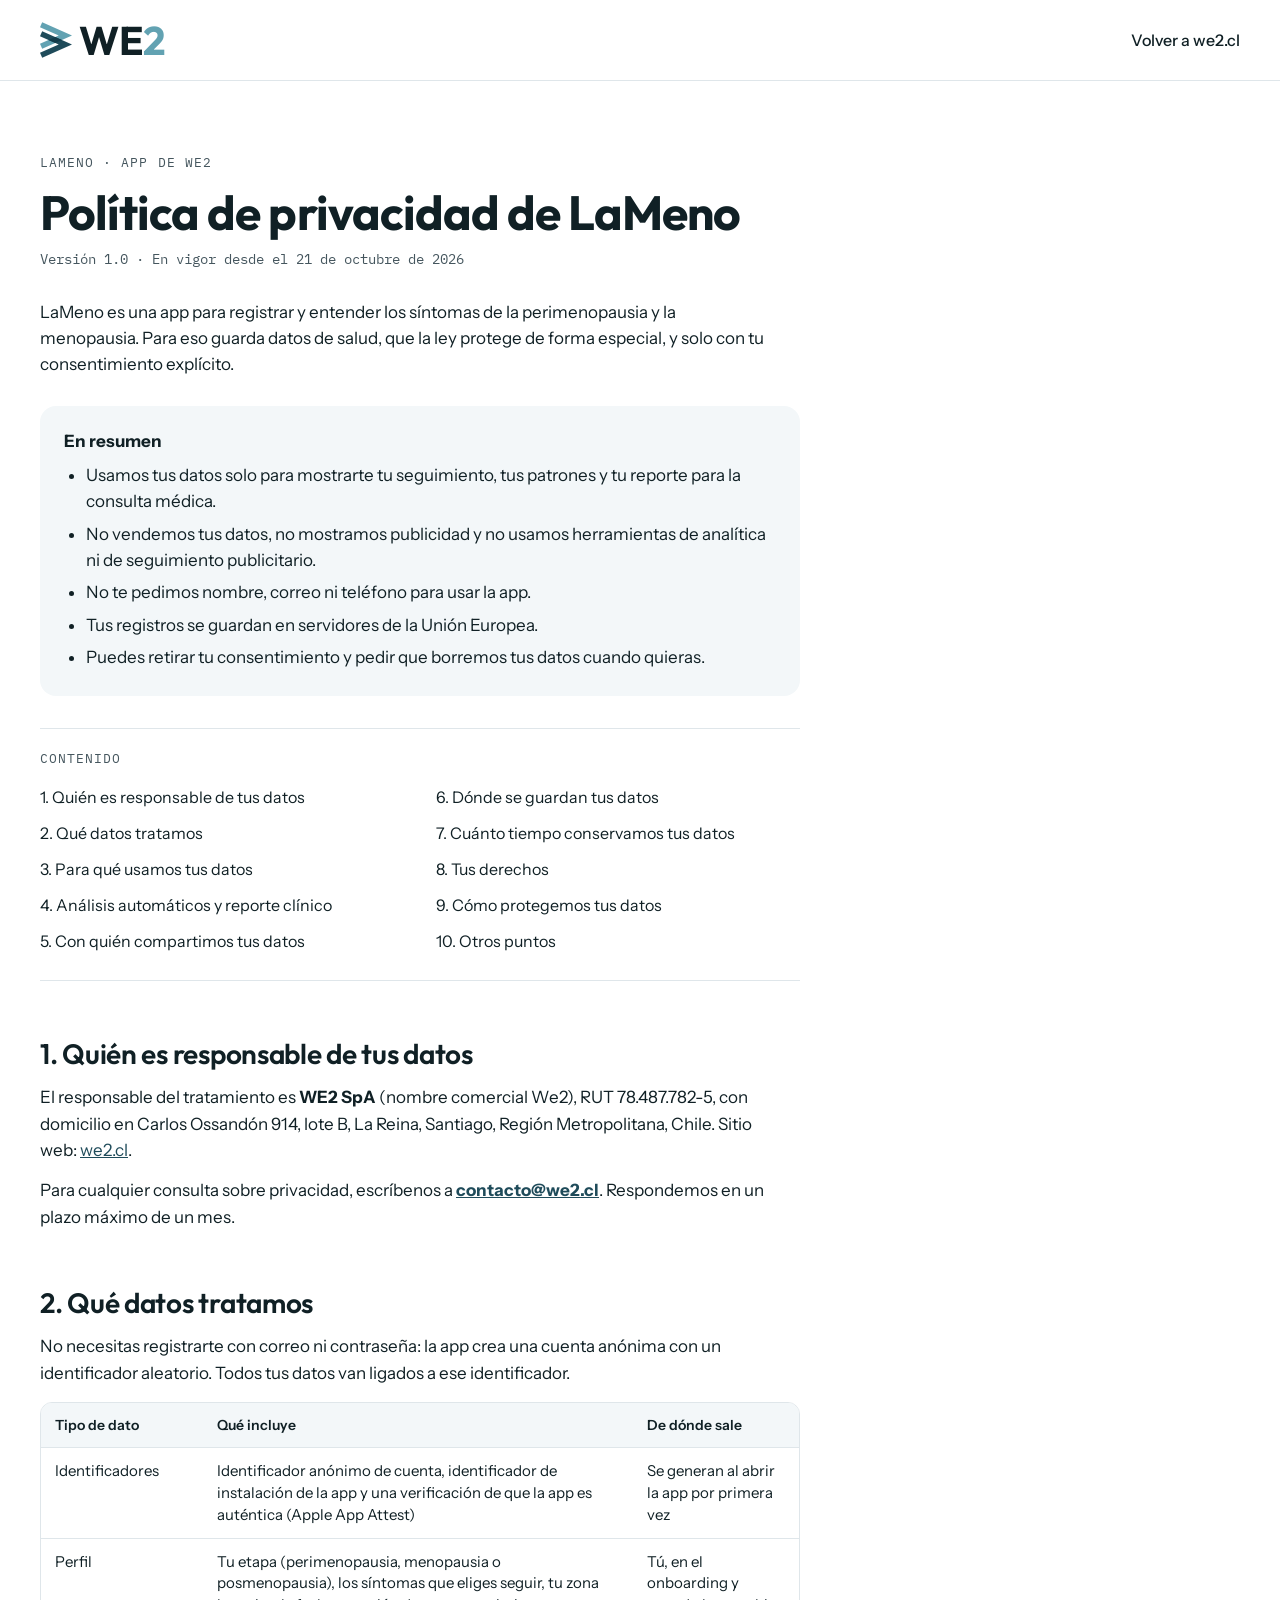
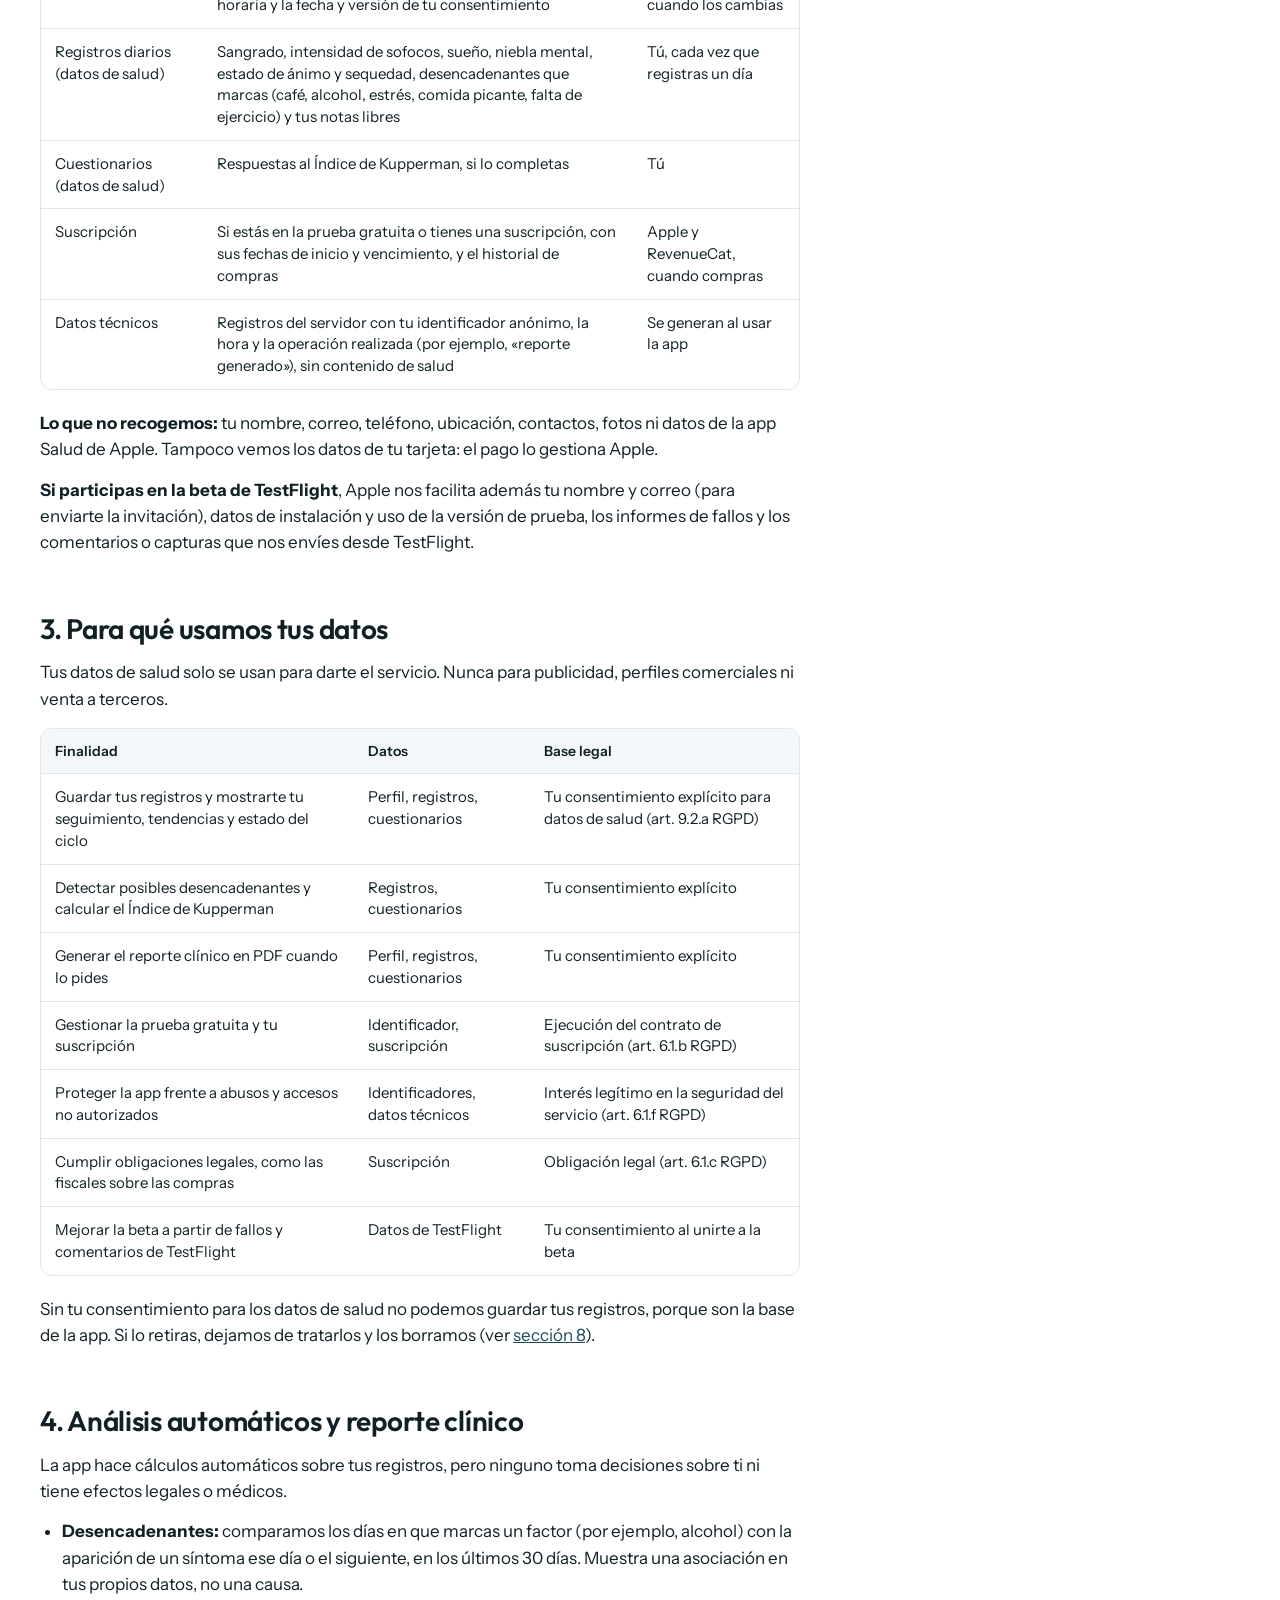
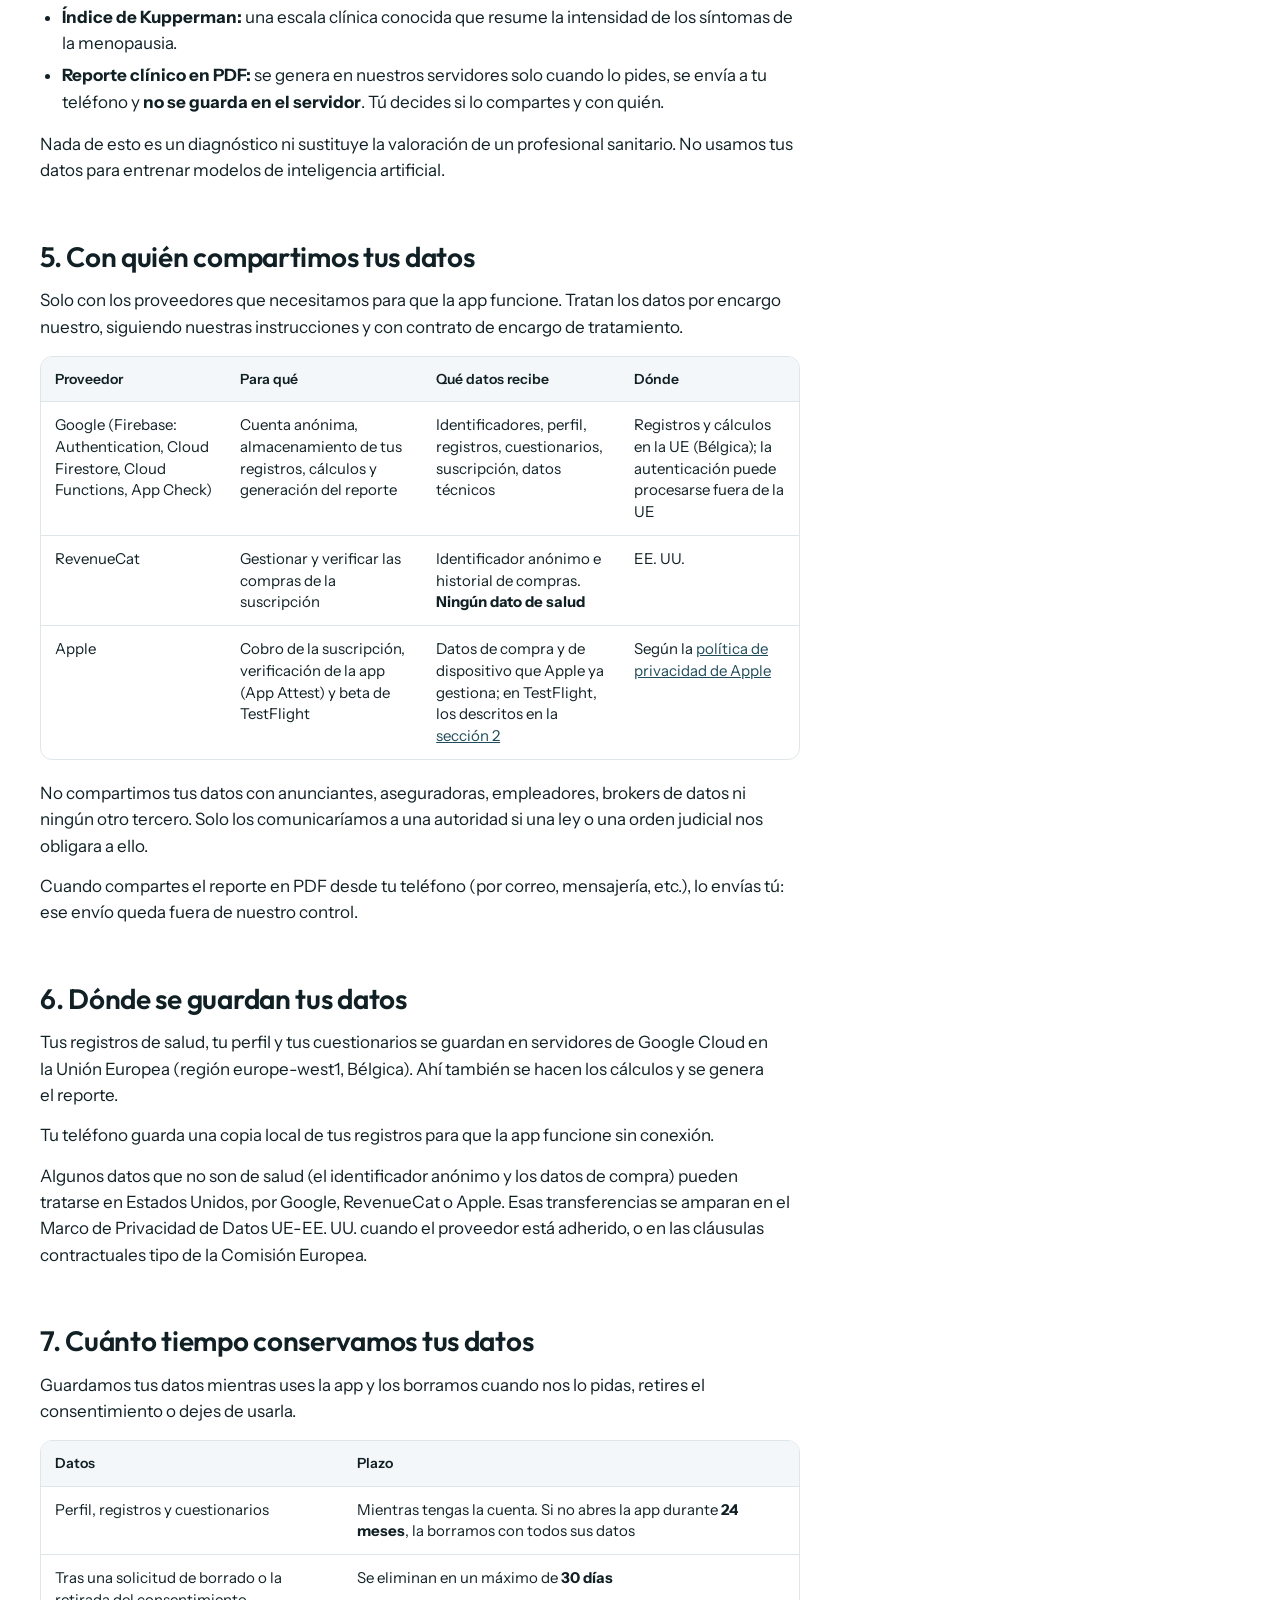
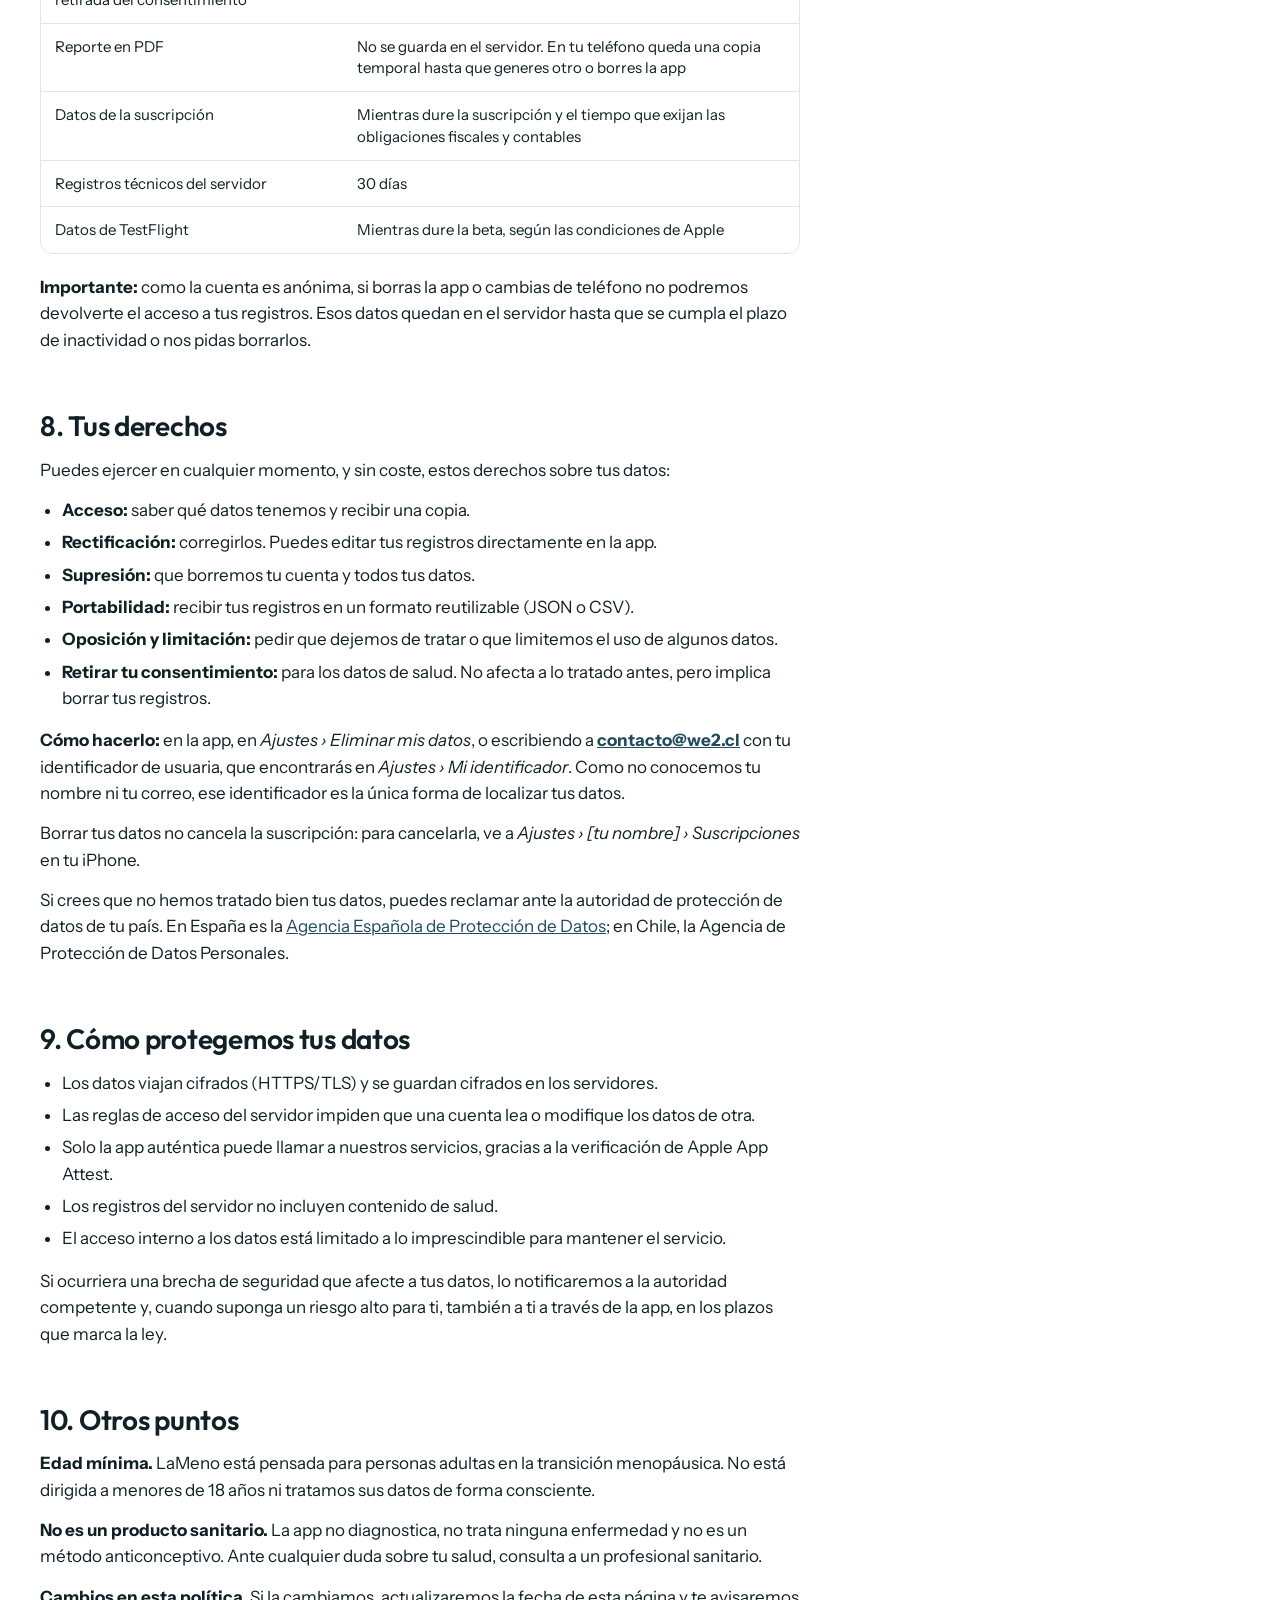
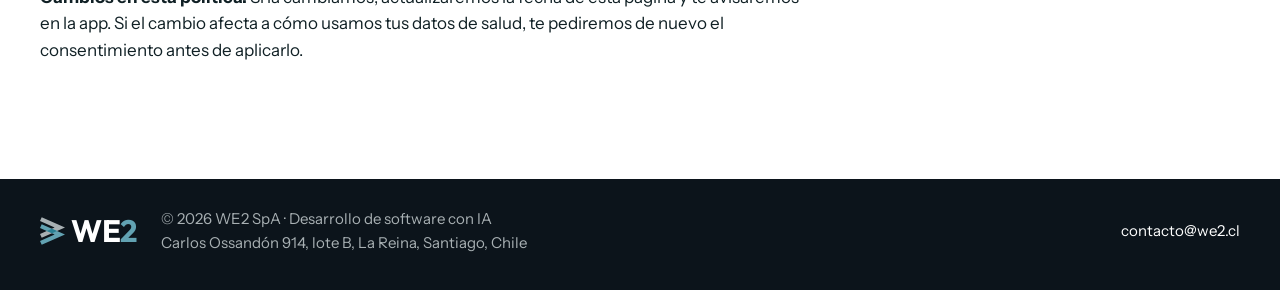
==== lameno/privacidad/index.html @ 206237be "Agrega la política de privacidad de LaMeno Nueva página /lameno/privacidad/ con la política de priva" ====
<!doctype html>
<html lang="es">
<head>
  <meta charset="utf-8">
  <meta name="viewport" content="width=device-width, initial-scale=1">
  <title>Política de privacidad de LaMeno — WE2</title>
  <meta name="description" content="Cómo trata LaMeno, la app de WE2 para la perimenopausia y la menopausia, tus datos de salud: qué recoge, para qué, dónde se guardan y cómo ejercer tus derechos.">
  <meta name="theme-color" content="#0C141B">
  <link rel="canonical" href="https://we2.cl/lameno/privacidad/">
  <link rel="icon" href="/assets/favicon.svg" type="image/svg+xml">
  <link rel="preconnect" href="https://fonts.googleapis.com">
  <link rel="preconnect" href="https://fonts.gstatic.com" crossorigin>
  <link href="https://fonts.googleapis.com/css2?family=IBM+Plex+Mono:wght@400;500&amp;family=Instrument+Sans:wght@400..700&amp;family=Outfit:wght@400..800&amp;display=swap" rel="stylesheet">
  <link rel="stylesheet" href="/css/styles.css">
</head>
<body>

<!-- Isotipo "Cruce": mismos símbolos que index.html. -->
<svg class="sprite" aria-hidden="true" focusable="false" width="0" height="0">
  <symbol id="iso-color" viewBox="18.563 10.517 71.21 78.966">
    <polygon points="23.437,10.517 89.773,40 23.437,69.483 18.563,58.517 60.227,40 18.563,21.483" fill="#62A2B2"/>
    <polygon points="23.437,30.517 89.773,60 23.437,89.483 18.563,78.517 60.227,60 18.563,41.483" fill="#1F4B5A"/>
    <polygon points="37.727,50 52.5,43.434 67.273,50 52.5,56.566" fill="#133C4A"/>
  </symbol>
  <symbol id="iso-blanco" viewBox="18.563 10.517 71.21 78.966">
    <polygon points="23.437,10.517 89.773,40 23.437,69.483 18.563,58.517 60.227,40 18.563,21.483" fill="#A8B0B3"/>
    <polygon points="23.437,30.517 89.773,60 23.437,89.483 18.563,78.517 60.227,60 18.563,41.483" fill="#62A2B2"/>
    <polygon points="37.727,50 52.5,43.434 67.273,50 52.5,56.566" fill="#2A8094"/>
  </symbol>
</svg>

<a class="skip-link" href="#contenido">Saltar al contenido</a>

<header class="site-header">
  <div class="container site-header__inner">
    <a class="logo" href="/" aria-label="WE2, inicio">
      <svg class="logo__iso" aria-hidden="true"><use href="#iso-color"/></svg>
      <span class="logo__word">WE<span class="logo__two">2</span></span>
    </a>
    <nav class="site-nav" aria-label="Principal">
      <a class="site-nav__link" href="/">Volver a we2.cl</a>
    </nav>
  </div>
</header>

<main id="contenido" class="legal">
  <div class="container">
    <article class="legal__inner">
      <p class="eyebrow">LaMeno · App de WE2</p>
      <h1>Política de privacidad de LaMeno</h1>
      <p class="legal__meta">Versión 1.0 · En vigor desde el 21 de octubre de 2026</p>

      <p>LaMeno es una app para registrar y entender los síntomas de la perimenopausia y la menopausia. Para eso guarda datos de salud, que la ley protege de forma especial, y solo con tu consentimiento explícito.</p>

      <div class="legal__summary">
        <p><strong>En resumen</strong></p>
        <ul>
          <li>Usamos tus datos solo para mostrarte tu seguimiento, tus patrones y tu reporte para la consulta médica.</li>
          <li>No vendemos tus datos, no mostramos publicidad y no usamos herramientas de analítica ni de seguimiento publicitario.</li>
          <li>No te pedimos nombre, correo ni teléfono para usar la app.</li>
          <li>Tus registros se guardan en servidores de la Unión Europea.</li>
          <li>Puedes retirar tu consentimiento y pedir que borremos tus datos cuando quieras.</li>
        </ul>
      </div>

      <nav class="legal__toc" aria-label="Contenido">
        <p class="eyebrow">Contenido</p>
        <ol>
          <li><a href="#responsable">1. Quién es responsable de tus datos</a></li>
          <li><a href="#datos">2. Qué datos tratamos</a></li>
          <li><a href="#finalidades">3. Para qué usamos tus datos</a></li>
          <li><a href="#analisis">4. Análisis automáticos y reporte clínico</a></li>
          <li><a href="#proveedores">5. Con quién compartimos tus datos</a></li>
          <li><a href="#ubicacion">6. Dónde se guardan tus datos</a></li>
          <li><a href="#conservacion">7. Cuánto tiempo conservamos tus datos</a></li>
          <li><a href="#derechos">8. Tus derechos</a></li>
          <li><a href="#seguridad">9. Cómo protegemos tus datos</a></li>
          <li><a href="#otros">10. Otros puntos</a></li>
        </ol>
      </nav>

      <h2 id="responsable">1. Quién es responsable de tus datos</h2>
      <p>El responsable del tratamiento es <strong>WE2 SpA</strong> (nombre comercial We2), RUT 78.487.782-5, con domicilio en Carlos Ossandón 914, lote B, La Reina, Santiago, Región Metropolitana, Chile. Sitio web: <a href="https://we2.cl">we2.cl</a>.</p>
      <p>Para cualquier consulta sobre privacidad, escríbenos a <a href="mailto:contacto@we2.cl"><strong>contacto@we2.cl</strong></a>. Respondemos en un plazo máximo de un mes.</p>

      <h2 id="datos">2. Qué datos tratamos</h2>
      <p>No necesitas registrarte con correo ni contraseña: la app crea una cuenta anónima con un identificador aleatorio. Todos tus datos van ligados a ese identificador.</p>
      <div class="legal__table">
        <table>
          <thead>
            <tr><th scope="col">Tipo de dato</th><th scope="col">Qué incluye</th><th scope="col">De dónde sale</th></tr>
          </thead>
          <tbody>
            <tr><td>Identificadores</td><td>Identificador anónimo de cuenta, identificador de instalación de la app y una verificación de que la app es auténtica (Apple App Attest)</td><td>Se generan al abrir la app por primera vez</td></tr>
            <tr><td>Perfil</td><td>Tu etapa (perimenopausia, menopausia o posmenopausia), los síntomas que eliges seguir, tu zona horaria y la fecha y versión de tu consentimiento</td><td>Tú, en el onboarding y cuando los cambias</td></tr>
            <tr><td>Registros diarios (datos de salud)</td><td>Sangrado, intensidad de sofocos, sueño, niebla mental, estado de ánimo y sequedad, desencadenantes que marcas (café, alcohol, estrés, comida picante, falta de ejercicio) y tus notas libres</td><td>Tú, cada vez que registras un día</td></tr>
            <tr><td>Cuestionarios (datos de salud)</td><td>Respuestas al Índice de Kupperman, si lo completas</td><td>Tú</td></tr>
            <tr><td>Suscripción</td><td>Si estás en la prueba gratuita o tienes una suscripción, con sus fechas de inicio y vencimiento, y el historial de compras</td><td>Apple y RevenueCat, cuando compras</td></tr>
            <tr><td>Datos técnicos</td><td>Registros del servidor con tu identificador anónimo, la hora y la operación realizada (por ejemplo, «reporte generado»), sin contenido de salud</td><td>Se generan al usar la app</td></tr>
          </tbody>
        </table>
      </div>
      <p><strong>Lo que no recogemos:</strong> tu nombre, correo, teléfono, ubicación, contactos, fotos ni datos de la app Salud de Apple. Tampoco vemos los datos de tu tarjeta: el pago lo gestiona Apple.</p>
      <p><strong>Si participas en la beta de TestFlight</strong>, Apple nos facilita además tu nombre y correo (para enviarte la invitación), datos de instalación y uso de la versión de prueba, los informes de fallos y los comentarios o capturas que nos envíes desde TestFlight.</p>

      <h2 id="finalidades">3. Para qué usamos tus datos</h2>
      <p>Tus datos de salud solo se usan para darte el servicio. Nunca para publicidad, perfiles comerciales ni venta a terceros.</p>
      <div class="legal__table">
        <table>
          <thead>
            <tr><th scope="col">Finalidad</th><th scope="col">Datos</th><th scope="col">Base legal</th></tr>
          </thead>
          <tbody>
            <tr><td>Guardar tus registros y mostrarte tu seguimiento, tendencias y estado del ciclo</td><td>Perfil, registros, cuestionarios</td><td>Tu consentimiento explícito para datos de salud (art. 9.2.a RGPD)</td></tr>
            <tr><td>Detectar posibles desencadenantes y calcular el Índice de Kupperman</td><td>Registros, cuestionarios</td><td>Tu consentimiento explícito</td></tr>
            <tr><td>Generar el reporte clínico en PDF cuando lo pides</td><td>Perfil, registros, cuestionarios</td><td>Tu consentimiento explícito</td></tr>
            <tr><td>Gestionar la prueba gratuita y tu suscripción</td><td>Identificador, suscripción</td><td>Ejecución del contrato de suscripción (art. 6.1.b RGPD)</td></tr>
            <tr><td>Proteger la app frente a abusos y accesos no autorizados</td><td>Identificadores, datos técnicos</td><td>Interés legítimo en la seguridad del servicio (art. 6.1.f RGPD)</td></tr>
            <tr><td>Cumplir obligaciones legales, como las fiscales sobre las compras</td><td>Suscripción</td><td>Obligación legal (art. 6.1.c RGPD)</td></tr>
            <tr><td>Mejorar la beta a partir de fallos y comentarios de TestFlight</td><td>Datos de TestFlight</td><td>Tu consentimiento al unirte a la beta</td></tr>
          </tbody>
        </table>
      </div>
      <p>Sin tu consentimiento para los datos de salud no podemos guardar tus registros, porque son la base de la app. Si lo retiras, dejamos de tratarlos y los borramos (ver <a href="#derechos">sección 8</a>).</p>

      <h2 id="analisis">4. Análisis automáticos y reporte clínico</h2>
      <p>La app hace cálculos automáticos sobre tus registros, pero ninguno toma decisiones sobre ti ni tiene efectos legales o médicos.</p>
      <ul>
        <li><strong>Desencadenantes:</strong> comparamos los días en que marcas un factor (por ejemplo, alcohol) con la aparición de un síntoma ese día o el siguiente, en los últimos 30 días. Muestra una asociación en tus propios datos, no una causa.</li>
        <li><strong>Índice de Kupperman:</strong> una escala clínica conocida que resume la intensidad de los síntomas de la menopausia.</li>
        <li><strong>Reporte clínico en PDF:</strong> se genera en nuestros servidores solo cuando lo pides, se envía a tu teléfono y <strong>no se guarda en el servidor</strong>. Tú decides si lo compartes y con quién.</li>
      </ul>
      <p>Nada de esto es un diagnóstico ni sustituye la valoración de un profesional sanitario. No usamos tus datos para entrenar modelos de inteligencia artificial.</p>

      <h2 id="proveedores">5. Con quién compartimos tus datos</h2>
      <p>Solo con los proveedores que necesitamos para que la app funcione. Tratan los datos por encargo nuestro, siguiendo nuestras instrucciones y con contrato de encargo de tratamiento.</p>
      <div class="legal__table">
        <table>
          <thead>
            <tr><th scope="col">Proveedor</th><th scope="col">Para qué</th><th scope="col">Qué datos recibe</th><th scope="col">Dónde</th></tr>
          </thead>
          <tbody>
            <tr><td>Google (Firebase: Authentication, Cloud Firestore, Cloud Functions, App Check)</td><td>Cuenta anónima, almacenamiento de tus registros, cálculos y generación del reporte</td><td>Identificadores, perfil, registros, cuestionarios, suscripción, datos técnicos</td><td>Registros y cálculos en la UE (Bélgica); la autenticación puede procesarse fuera de la UE</td></tr>
            <tr><td>RevenueCat</td><td>Gestionar y verificar las compras de la suscripción</td><td>Identificador anónimo e historial de compras. <strong>Ningún dato de salud</strong></td><td>EE. UU.</td></tr>
            <tr><td>Apple</td><td>Cobro de la suscripción, verificación de la app (App Attest) y beta de TestFlight</td><td>Datos de compra y de dispositivo que Apple ya gestiona; en TestFlight, los descritos en la <a href="#datos">sección 2</a></td><td>Según la <a href="https://www.apple.com/legal/privacy/">política de privacidad de Apple</a></td></tr>
          </tbody>
        </table>
      </div>
      <p>No compartimos tus datos con anunciantes, aseguradoras, empleadores, brokers de datos ni ningún otro tercero. Solo los comunicaríamos a una autoridad si una ley o una orden judicial nos obligara a ello.</p>
      <p>Cuando compartes el reporte en PDF desde tu teléfono (por correo, mensajería, etc.), lo envías tú: ese envío queda fuera de nuestro control.</p>

      <h2 id="ubicacion">6. Dónde se guardan tus datos</h2>
      <p>Tus registros de salud, tu perfil y tus cuestionarios se guardan en servidores de Google Cloud en la Unión Europea (región europe-west1, Bélgica). Ahí también se hacen los cálculos y se genera el reporte.</p>
      <p>Tu teléfono guarda una copia local de tus registros para que la app funcione sin conexión.</p>
      <p>Algunos datos que no son de salud (el identificador anónimo y los datos de compra) pueden tratarse en Estados Unidos, por Google, RevenueCat o Apple. Esas transferencias se amparan en el Marco de Privacidad de Datos UE-EE. UU. cuando el proveedor está adherido, o en las cláusulas contractuales tipo de la Comisión Europea.</p>

      <h2 id="conservacion">7. Cuánto tiempo conservamos tus datos</h2>
      <p>Guardamos tus datos mientras uses la app y los borramos cuando nos lo pidas, retires el consentimiento o dejes de usarla.</p>
      <div class="legal__table">
        <table>
          <thead>
            <tr><th scope="col">Datos</th><th scope="col">Plazo</th></tr>
          </thead>
          <tbody>
            <tr><td>Perfil, registros y cuestionarios</td><td>Mientras tengas la cuenta. Si no abres la app durante <strong>24 meses</strong>, la borramos con todos sus datos</td></tr>
            <tr><td>Tras una solicitud de borrado o la retirada del consentimiento</td><td>Se eliminan en un máximo de <strong>30 días</strong></td></tr>
            <tr><td>Reporte en PDF</td><td>No se guarda en el servidor. En tu teléfono queda una copia temporal hasta que generes otro o borres la app</td></tr>
            <tr><td>Datos de la suscripción</td><td>Mientras dure la suscripción y el tiempo que exijan las obligaciones fiscales y contables</td></tr>
            <tr><td>Registros técnicos del servidor</td><td>30 días</td></tr>
            <tr><td>Datos de TestFlight</td><td>Mientras dure la beta, según las condiciones de Apple</td></tr>
          </tbody>
        </table>
      </div>
      <p><strong>Importante:</strong> como la cuenta es anónima, si borras la app o cambias de teléfono no podremos devolverte el acceso a tus registros. Esos datos quedan en el servidor hasta que se cumpla el plazo de inactividad o nos pidas borrarlos.</p>

      <h2 id="derechos">8. Tus derechos</h2>
      <p>Puedes ejercer en cualquier momento, y sin coste, estos derechos sobre tus datos:</p>
      <ul>
        <li><strong>Acceso:</strong> saber qué datos tenemos y recibir una copia.</li>
        <li><strong>Rectificación:</strong> corregirlos. Puedes editar tus registros directamente en la app.</li>
        <li><strong>Supresión:</strong> que borremos tu cuenta y todos tus datos.</li>
        <li><strong>Portabilidad:</strong> recibir tus registros en un formato reutilizable (JSON o CSV).</li>
        <li><strong>Oposición y limitación:</strong> pedir que dejemos de tratar o que limitemos el uso de algunos datos.</li>
        <li><strong>Retirar tu consentimiento:</strong> para los datos de salud. No afecta a lo tratado antes, pero implica borrar tus registros.</li>
      </ul>
      <p><strong>Cómo hacerlo:</strong> en la app, en <em>Ajustes › Eliminar mis datos</em>, o escribiendo a <a href="mailto:contacto@we2.cl"><strong>contacto@we2.cl</strong></a> con tu identificador de usuaria, que encontrarás en <em>Ajustes › Mi identificador</em>. Como no conocemos tu nombre ni tu correo, ese identificador es la única forma de localizar tus datos.</p>
      <p>Borrar tus datos no cancela la suscripción: para cancelarla, ve a <em>Ajustes › [tu nombre] › Suscripciones</em> en tu iPhone.</p>
      <p>Si crees que no hemos tratado bien tus datos, puedes reclamar ante la autoridad de protección de datos de tu país. En España es la <a href="https://www.aepd.es">Agencia Española de Protección de Datos</a>; en Chile, la Agencia de Protección de Datos Personales.</p>

      <h2 id="seguridad">9. Cómo protegemos tus datos</h2>
      <ul>
        <li>Los datos viajan cifrados (HTTPS/TLS) y se guardan cifrados en los servidores.</li>
        <li>Las reglas de acceso del servidor impiden que una cuenta lea o modifique los datos de otra.</li>
        <li>Solo la app auténtica puede llamar a nuestros servicios, gracias a la verificación de Apple App Attest.</li>
        <li>Los registros del servidor no incluyen contenido de salud.</li>
        <li>El acceso interno a los datos está limitado a lo imprescindible para mantener el servicio.</li>
      </ul>
      <p>Si ocurriera una brecha de seguridad que afecte a tus datos, lo notificaremos a la autoridad competente y, cuando suponga un riesgo alto para ti, también a ti a través de la app, en los plazos que marca la ley.</p>

      <h2 id="otros">10. Otros puntos</h2>
      <p><strong>Edad mínima.</strong> LaMeno está pensada para personas adultas en la transición menopáusica. No está dirigida a menores de 18 años ni tratamos sus datos de forma consciente.</p>
      <p><strong>No es un producto sanitario.</strong> La app no diagnostica, no trata ninguna enfermedad y no es un método anticonceptivo. Ante cualquier duda sobre tu salud, consulta a un profesional sanitario.</p>
      <p><strong>Cambios en esta política.</strong> Si la cambiamos, actualizaremos la fecha de esta página y te avisaremos en la app. Si el cambio afecta a cómo usamos tus datos de salud, te pediremos de nuevo el consentimiento antes de aplicarlo.</p>
    </article>
  </div>
</main>

<footer class="section--dark site-footer site-footer--compact">
  <div class="container">
    <div class="site-footer__bar">
      <div class="site-footer__brand">
        <a class="logo logo--small" href="/" aria-label="WE2, inicio">
          <svg class="logo__iso" aria-hidden="true"><use href="#iso-blanco"/></svg>
          <span class="logo__word">WE<span class="logo__two">2</span></span>
        </a>
        <span class="site-footer__legal">© 2026 WE2 SpA · Desarrollo de software con IA<br>Carlos Ossandón 914, lote B, La Reina, Santiago, Chile</span>
      </div>
      <nav class="site-footer__nav" aria-label="Pie de página">
        <a href="mailto:contacto@we2.cl">contacto@we2.cl</a>
      </nav>
    </div>
  </div>
</footer>

</body>
</html>
---- css/styles.css ----
/* WE2 — colores medidos de la hoja de marca "Cruce" */
:root {
  --ink: #102025;
  --dark: #0C141B;
  --teal: #62A2B2;
  --teal-dark: #1F4B5A;
  --teal-deep: #133C4A;
  --grey: #A8B0B3;
  --text-soft: #45565E;
  --on-dark-soft: #CBD4D8;
  --line: #DFE6EA;
  --line-dark: rgba(255, 255, 255, 0.16);
  --tint: #F3F7F9;
  --tile: #E7F0F3;

  --font-display: 'Outfit', system-ui, sans-serif;
  --font-body: 'Instrument Sans', 'Helvetica Neue', system-ui, sans-serif;
  --font-mono: 'IBM Plex Mono', ui-monospace, SFMono-Regular, Menlo, monospace;

  --gutter: clamp(20px, 4vw, 32px);
  --section: clamp(64px, 8vw, 104px);
  --header-h: 80px;

  color-scheme: light;
}

*,
*::before,
*::after {
  box-sizing: border-box;
}

html {
  scroll-behavior: smooth;
  -webkit-text-size-adjust: 100%;
}

body {
  margin: 0;
  background: #FFFFFF;
  color: var(--ink);
  font-family: var(--font-body);
  font-size: 17px;
  line-height: 1.55;
  -webkit-font-smoothing: antialiased;
}

h1,
h2,
h3,
p,
ol {
  margin: 0;
}

ol {
  padding: 0;
  list-style: none;
}

a {
  color: var(--teal-dark);
}

:focus-visible {
  outline: 2px solid var(--teal);
  outline-offset: 3px;
  border-radius: 4px;
}

.sprite {
  position: absolute;
}

.skip-link {
  position: absolute;
  left: 16px;
  top: -100px;
  z-index: 20;
  padding: 10px 16px;
  border-radius: 10px;
  background: var(--teal-dark);
  color: #FFFFFF;
  font-weight: 600;
  text-decoration: none;
}

.skip-link:focus {
  top: 12px;
}

.container {
  width: 100%;
  max-width: 1264px;
  margin: 0 auto;
  padding: 0 var(--gutter);
}

/* ---------- Piezas compartidas ---------- */

.eyebrow {
  font-family: var(--font-mono);
  font-size: 13px;
  letter-spacing: 0.08em;
  text-transform: uppercase;
  color: var(--text-soft);
}

.lead {
  max-width: 520px;
  font-size: clamp(18px, 1.6vw, 21px);
  line-height: 1.5;
  color: var(--text-soft);
  text-wrap: pretty;
}

.lead--small {
  font-size: clamp(17px, 1.4vw, 19px);
  line-height: 1.55;
}

.btn {
  display: inline-flex;
  align-items: center;
  justify-content: center;
  min-height: 52px;
  padding: 0 28px;
  border-radius: 10px;
  background: var(--teal-dark);
  color: #FFFFFF;
  font-size: 17px;
  font-weight: 600;
  text-decoration: none;
  transition: background-color 0.15s ease;
}

.btn:hover {
  background: var(--teal-deep);
}

.btn--small {
  min-height: 44px;
  padding: 0 22px;
  font-size: 16px;
}

.btn--on-dark {
  background: var(--teal);
  color: var(--dark);
}

.btn--on-dark:hover {
  background: #7DB6C4;
}

.link-arrow {
  display: inline-flex;
  align-items: center;
  gap: 8px;
  min-height: 52px;
  color: var(--teal-dark);
  font-weight: 600;
  text-decoration: none;
}

.link-arrow svg {
  transition: transform 0.15s ease;
}

.link-arrow:hover svg {
  transform: translateX(3px);
}

.actions {
  display: flex;
  flex-wrap: wrap;
  align-items: center;
  gap: 12px 28px;
}

/* ---------- Logo ---------- */

.logo {
  display: inline-flex;
  align-items: center;
  gap: 7px;
  min-height: 48px;
  color: var(--ink);
  text-decoration: none;
}

.logo__iso {
  width: 32px;
  height: 36px;
  flex: none;
}

.logo__word {
  font-family: var(--font-display);
  font-size: 40px;
  font-weight: 700;
  line-height: 1;
  letter-spacing: -0.01em;
}

.logo__two {
  color: var(--teal);
}

.logo--small {
  gap: 6px;
  min-height: 0;
  color: #FFFFFF;
}

.logo--small .logo__iso {
  width: 25px;
  height: 28px;
}

.logo--small .logo__word {
  font-size: 31px;
}

/* ---------- Cabecera ---------- */

.site-header {
  position: sticky;
  top: 0;
  z-index: 10;
  border-bottom: 1px solid var(--line);
  background: rgba(255, 255, 255, 0.92);
  -webkit-backdrop-filter: blur(10px);
  backdrop-filter: blur(10px);
}

.site-header__inner {
  display: flex;
  flex-wrap: wrap;
  align-items: center;
  justify-content: space-between;
  gap: 0 32px;
  padding-top: calc((var(--header-h) - 48px) / 2);
  padding-bottom: calc((var(--header-h) - 48px) / 2);
}

.site-nav {
  display: flex;
  flex-wrap: wrap;
  align-items: center;
  gap: 4px 32px;
}

.site-nav__link {
  display: flex;
  align-items: center;
  min-height: 44px;
  color: var(--ink);
  font-size: 16px;
  font-weight: 500;
  text-decoration: none;
}

.site-nav__link:hover {
  color: var(--teal-dark);
  text-decoration: underline;
  text-underline-offset: 6px;
  text-decoration-thickness: 2px;
}

.nav-toggle {
  display: none;
  align-items: center;
  gap: 8px;
  min-height: 44px;
  padding: 0 14px;
  border: 1px solid var(--line);
  border-radius: 10px;
  background: #FFFFFF;
  color: var(--ink);
  font: inherit;
  font-size: 16px;
  font-weight: 500;
  cursor: pointer;
}

/* ---------- Secciones ---------- */

section[id],
footer[id] {
  scroll-margin-top: var(--header-h);
}

.section {
  padding: var(--section) 0;
}

.section--line {
  border-top: 1px solid var(--line);
}

.section--tint {
  background: var(--tint);
}

.section--dark {
  background: var(--dark);
  color: #FFFFFF;
}

.section--dark .eyebrow {
  color: var(--grey);
}

.section--dark .lead,
.section--dark p {
  color: var(--on-dark-soft);
}

.section__head {
  display: flex;
  flex-direction: column;
  gap: 16px;
}

.section__title {
  max-width: 760px;
  font-family: var(--font-display);
  font-size: clamp(32px, 3.4vw, 48px);
  font-weight: 600;
  line-height: 1.1;
  letter-spacing: -0.025em;
  text-wrap: balance;
}

.split {
  display: flex;
  flex-wrap: wrap;
  gap: 32px 64px;
}

.split > * {
  flex: 1 1 420px;
  min-width: 0;
}

.split--end {
  align-items: flex-end;
}

.split--center {
  align-items: center;
  gap: 48px 64px;
}

/* ---------- Portada ---------- */

.hero__inner {
  display: flex;
  flex-direction: column;
  gap: clamp(40px, 5vw, 56px);
  padding-top: clamp(48px, 6vw, 72px);
  padding-bottom: var(--section);
}

.hero__head {
  display: flex;
  flex-direction: column;
  gap: 24px;
}

.hero__title {
  max-width: 1100px;
  font-family: var(--font-display);
  font-size: clamp(42px, 5.6vw, 80px);
  font-weight: 600;
  line-height: 1.04;
  letter-spacing: -0.03em;
  text-wrap: balance;
}

.hero__brand {
  color: var(--teal-dark);
}

.hero__body {
  display: flex;
  flex-wrap: wrap;
  align-items: flex-start;
  gap: 48px 64px;
}

.hero__intro {
  flex: 1 1 380px;
  min-width: 0;
  display: flex;
  flex-direction: column;
  gap: 32px;
}

.now {
  flex: 1.25 1 440px;
  min-width: 0;
  padding: 32px clamp(22px, 3vw, 36px) 28px;
  border-radius: 20px;
  background: var(--dark);
  color: #FFFFFF;
}

.now__head {
  display: flex;
  flex-wrap: wrap;
  justify-content: space-between;
  gap: 8px 24px;
  margin-bottom: 20px;
  font-family: var(--font-mono);
  font-size: 13px;
  letter-spacing: 0.08em;
  text-transform: uppercase;
  color: var(--grey);
}

.now__list {
  display: grid;
  grid-template-columns: repeat(auto-fit, minmax(min(220px, 100%), 1fr));
  gap: 0 40px;
}

.now__list li {
  display: flex;
  align-items: baseline;
  gap: 14px;
  padding: 14px 0;
  border-top: 1px solid var(--line-dark);
  font-family: var(--font-display);
  font-size: 18px;
  font-weight: 500;
  line-height: 1.4;
}

.now__n {
  font-family: var(--font-mono);
  font-size: 13px;
  font-weight: 400;
  color: var(--teal);
}

/* ---------- Qué hacemos ---------- */

.cards {
  display: grid;
  grid-template-columns: repeat(auto-fit, minmax(min(300px, 100%), 1fr));
  gap: 24px;
  margin-top: 56px;
}

.card {
  display: flex;
  flex-direction: column;
  gap: 12px;
  padding: 32px;
  border: 1px solid var(--line);
  border-radius: 16px;
}

.card p {
  color: var(--text-soft);
  text-wrap: pretty;
}

.card__icon {
  display: flex;
  align-items: center;
  justify-content: center;
  width: 48px;
  height: 48px;
  margin-bottom: 16px;
  border-radius: 12px;
  background: var(--tile);
  color: var(--teal-dark);
}

.card__title,
.step__title {
  font-family: var(--font-display);
  font-size: 24px;
  font-weight: 600;
  line-height: 1.2;
  letter-spacing: -0.015em;
}

/* ---------- Cómo trabajamos ---------- */

.steps {
  display: grid;
  grid-template-columns: repeat(auto-fit, minmax(min(300px, 100%), 1fr));
  gap: 40px 24px;
  margin-top: clamp(48px, 6vw, 72px);
}

.step {
  display: flex;
  flex-direction: column;
  gap: 12px;
  padding-top: 24px;
  border-top: 1px solid rgba(255, 255, 255, 0.22);
}

.step p {
  max-width: 340px;
  text-wrap: pretty;
}

.step__n {
  font-family: var(--font-mono);
  font-size: 13px;
  letter-spacing: 0.08em;
  color: var(--teal);
}

/* ---------- Proyectos ---------- */

.projects {
  margin-top: 56px;
  border-bottom: 1px solid var(--line);
}

.project {
  display: flex;
  flex-wrap: wrap;
  align-items: baseline;
  gap: 10px 32px;
  padding: 28px 0;
  border-top: 1px solid var(--line);
}

.project__n {
  flex: 0 0 40px;
  font-family: var(--font-mono);
  font-size: 13px;
  color: var(--teal-dark);
}

.project__name {
  flex: 1.2 1 240px;
  min-width: 0;
  font-family: var(--font-display);
  font-size: clamp(24px, 2.2vw, 28px);
  font-weight: 600;
  line-height: 1.15;
  letter-spacing: -0.02em;
}

.project__name a {
  color: inherit;
  text-decoration: underline;
  text-decoration-color: var(--teal-dark);
  text-decoration-thickness: 2px;
  text-underline-offset: 5px;
}

.project__name a:hover {
  color: var(--teal-dark);
}

.project__desc {
  flex: 2 1 360px;
  min-width: 0;
  color: var(--text-soft);
  text-wrap: pretty;
}

.project__tag {
  flex: 0 1 200px;
  font-family: var(--font-mono);
  font-size: 13px;
  letter-spacing: 0.04em;
  text-transform: uppercase;
  color: var(--text-soft);
}

/* ---------- Nosotros ---------- */

.about__text {
  flex: 1.3 1 420px;
}

.about__text .lead {
  margin-top: 8px;
}

.about__mark {
  flex: 1 1 320px;
  display: flex;
  align-items: center;
  justify-content: center;
  padding: 64px 32px;
  border: 1px solid var(--line);
  border-radius: 20px;
  background: #FFFFFF;
}

.about__mark svg {
  width: 172px;
  height: 191px;
  max-width: 100%;
}

/* ---------- Contacto y pie ---------- */

.site-footer {
  padding-top: var(--section);
}

.contact {
  display: flex;
  flex-direction: column;
  gap: 20px;
}

.contact .actions {
  margin-top: 16px;
}

.contact__title {
  max-width: 900px;
  font-family: var(--font-display);
  font-size: clamp(36px, 4.4vw, 64px);
  font-weight: 600;
  line-height: 1.06;
  letter-spacing: -0.03em;
  text-wrap: balance;
}

.contact__mail {
  display: inline-flex;
  align-items: center;
  min-height: 44px;
  font-family: var(--font-mono);
  font-size: 15px;
  color: var(--on-dark-soft);
  text-decoration: none;
}

.contact__mail:hover {
  color: var(--teal);
  text-decoration: underline;
  text-underline-offset: 5px;
}

.site-footer__bar {
  display: flex;
  flex-wrap: wrap;
  align-items: center;
  justify-content: space-between;
  gap: 12px 32px;
  margin-top: clamp(64px, 8vw, 96px);
  padding: 28px 0 36px;
  border-top: 1px solid var(--line-dark);
}

.site-footer__brand {
  display: flex;
  flex-wrap: wrap;
  align-items: center;
  gap: 10px 24px;
}

.site-footer__legal {
  font-size: 15px;
  color: var(--grey);
}

.site-footer__nav {
  display: flex;
  flex-wrap: wrap;
  align-items: center;
  gap: 4px 28px;
}

.site-footer__nav a {
  display: flex;
  align-items: center;
  min-height: 44px;
  color: #FFFFFF;
  font-size: 15px;
  text-decoration: none;
}

.site-footer__nav a:hover {
  color: var(--teal);
}

/* ---------- Móvil: menú plegable (solo si hay JS) ---------- */

@media (max-width: 860px) {
  :root {
    --header-h: 68px;
  }

  .logo__iso {
    width: 27px;
    height: 30px;
  }

  .logo__word {
    font-size: 33px;
  }

  .js .nav-toggle {
    display: inline-flex;
  }

  .js .site-nav {
    display: none;
    flex: 1 0 100%;
    flex-direction: column;
    align-items: stretch;
    gap: 0;
    padding: 4px 0 20px;
  }

  .js .site-nav.is-open {
    display: flex;
  }

  .js .site-nav__link {
    min-height: 48px;
    border-top: 1px solid var(--line);
    font-size: 17px;
  }

  .js .site-nav .btn {
    margin-top: 12px;
  }
}

@media (max-width: 640px) {
  .project {
    gap: 8px 32px;
  }

  .project__n,
  .project__name {
    flex-basis: 100%;
  }
}

@media (prefers-reduced-motion: reduce) {
  html {
    scroll-behavior: auto;
  }

  .btn,
  .link-arrow svg {
    transition: none;
  }
}

/* ---------- Páginas legales (p. ej. /lameno/privacidad/) ---------- */

.legal {
  padding: clamp(40px, 6vw, 72px) 0 var(--section);
}

.legal__inner {
  max-width: 760px;
}

.legal h1 {
  margin: 12px 0 10px;
  font-family: var(--font-display);
  font-size: clamp(32px, 4.2vw, 48px);
  font-weight: 700;
  line-height: 1.08;
  letter-spacing: -0.02em;
  text-wrap: balance;
}

.legal h2 {
  margin: 56px 0 14px;
  font-family: var(--font-display);
  font-size: clamp(22px, 2.4vw, 28px);
  font-weight: 600;
  line-height: 1.2;
  letter-spacing: -0.01em;
  scroll-margin-top: calc(var(--header-h) + 16px);
}

.legal p {
  margin: 0 0 14px;
  text-wrap: pretty;
}

.legal ul {
  margin: 0 0 16px;
  padding-left: 22px;
}

.legal li {
  margin-bottom: 6px;
}

.legal__meta {
  font-family: var(--font-mono);
  font-size: 14px;
  color: var(--text-soft);
  margin-bottom: 28px !important;
}

.legal__summary {
  margin: 28px 0;
  padding: 22px 24px 10px;
  border-radius: 16px;
  background: var(--tint);
}

.legal__summary p {
  margin-bottom: 8px;
}

.legal__toc {
  margin: 32px 0 8px;
  padding: 20px 0;
  border-top: 1px solid var(--line);
  border-bottom: 1px solid var(--line);
}

.legal__toc .eyebrow {
  margin-bottom: 10px;
}

.legal__toc ol {
  columns: 2 260px;
  column-gap: 32px;
}

.legal__toc li {
  margin: 0;
  break-inside: avoid;
}

.legal__toc a {
  display: inline-flex;
  align-items: center;
  min-height: 36px;
  color: var(--ink);
  font-size: 16px;
  text-decoration: none;
}

.legal__toc a:hover {
  color: var(--teal-dark);
  text-decoration: underline;
  text-underline-offset: 4px;
}

.legal__table {
  margin: 16px 0 20px;
  overflow-x: auto;
  border: 1px solid var(--line);
  border-radius: 12px;
}

.legal table {
  width: 100%;
  min-width: 560px;
  border-collapse: collapse;
  font-size: 15px;
  line-height: 1.45;
}

.legal th,
.legal td {
  padding: 12px 14px;
  border-bottom: 1px solid var(--line);
  text-align: left;
  vertical-align: top;
}

.legal th {
  background: var(--tint);
  font-size: 14px;
  font-weight: 600;
}

.legal tbody tr:last-child td {
  border-bottom: 0;
}

.site-footer--compact {
  padding-top: 0;
}

.site-footer--compact .site-footer__bar {
  margin-top: 0;
  border-top: 0;
}
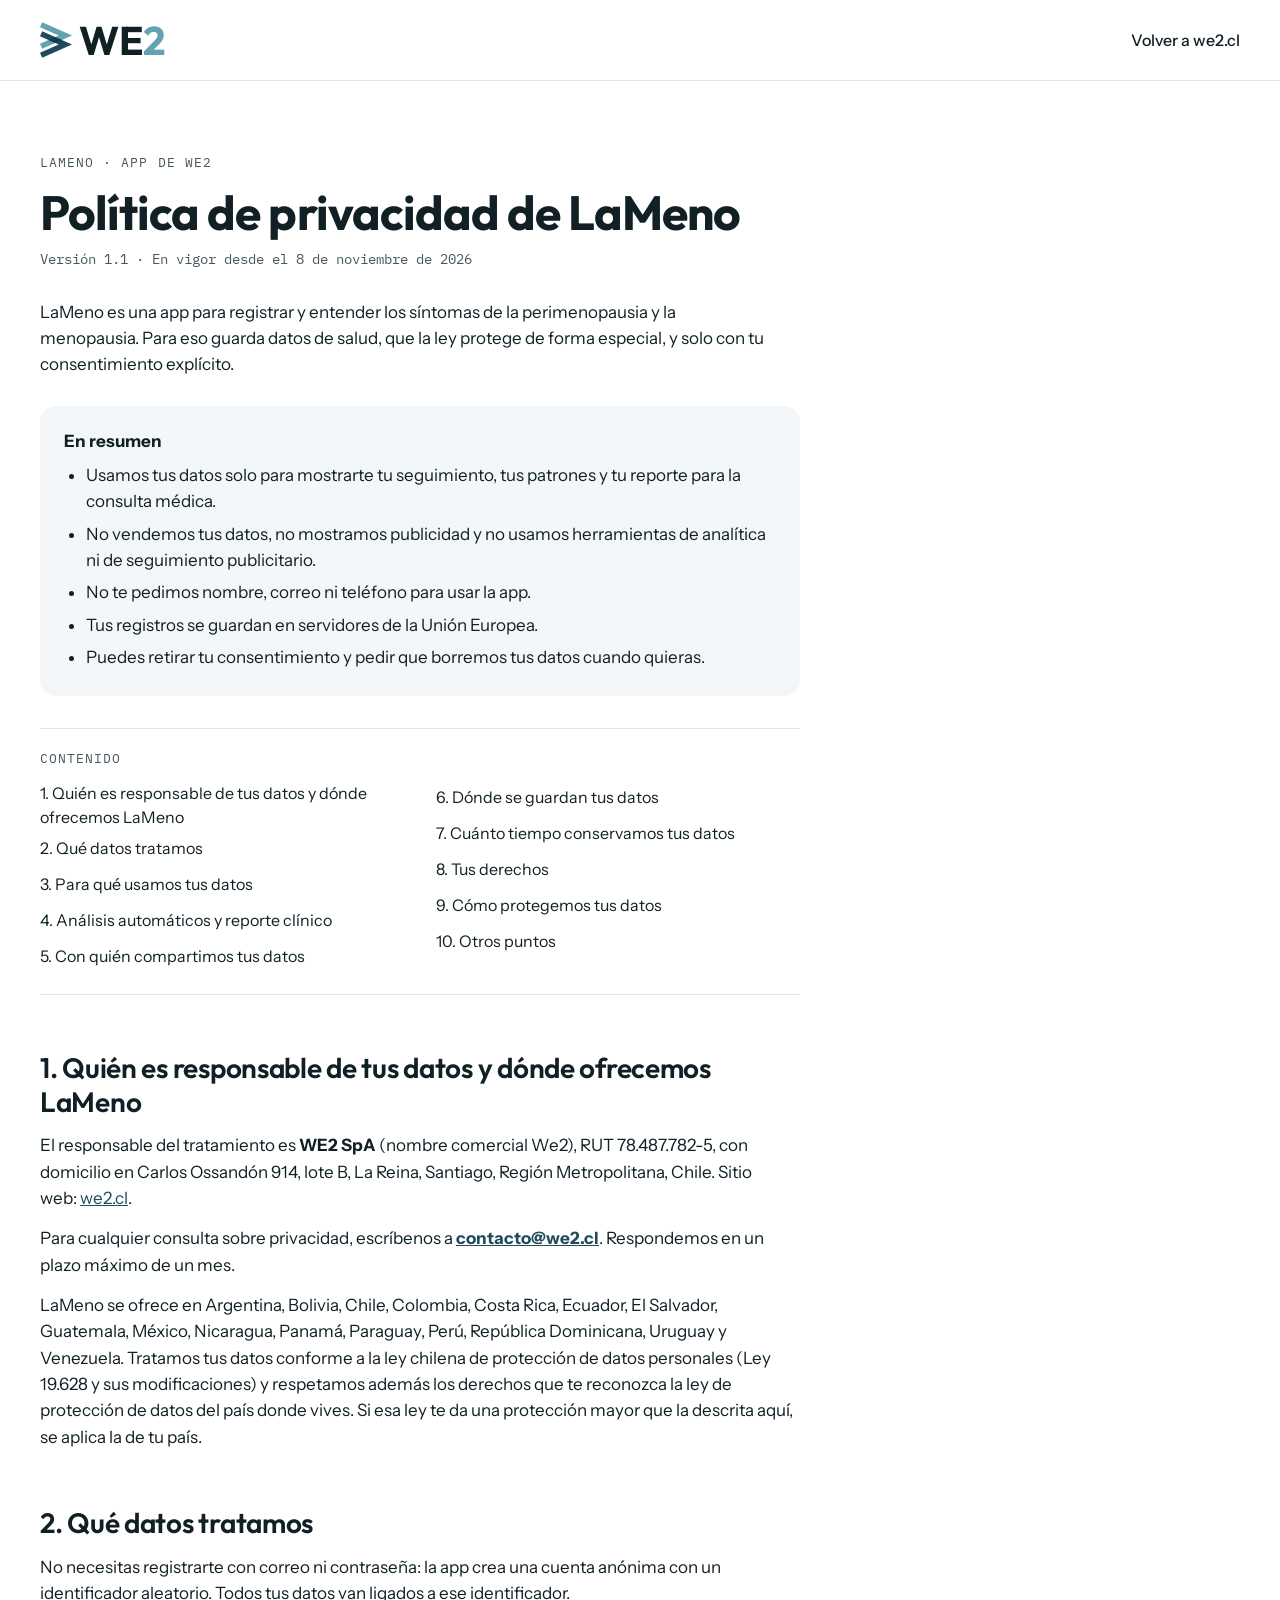
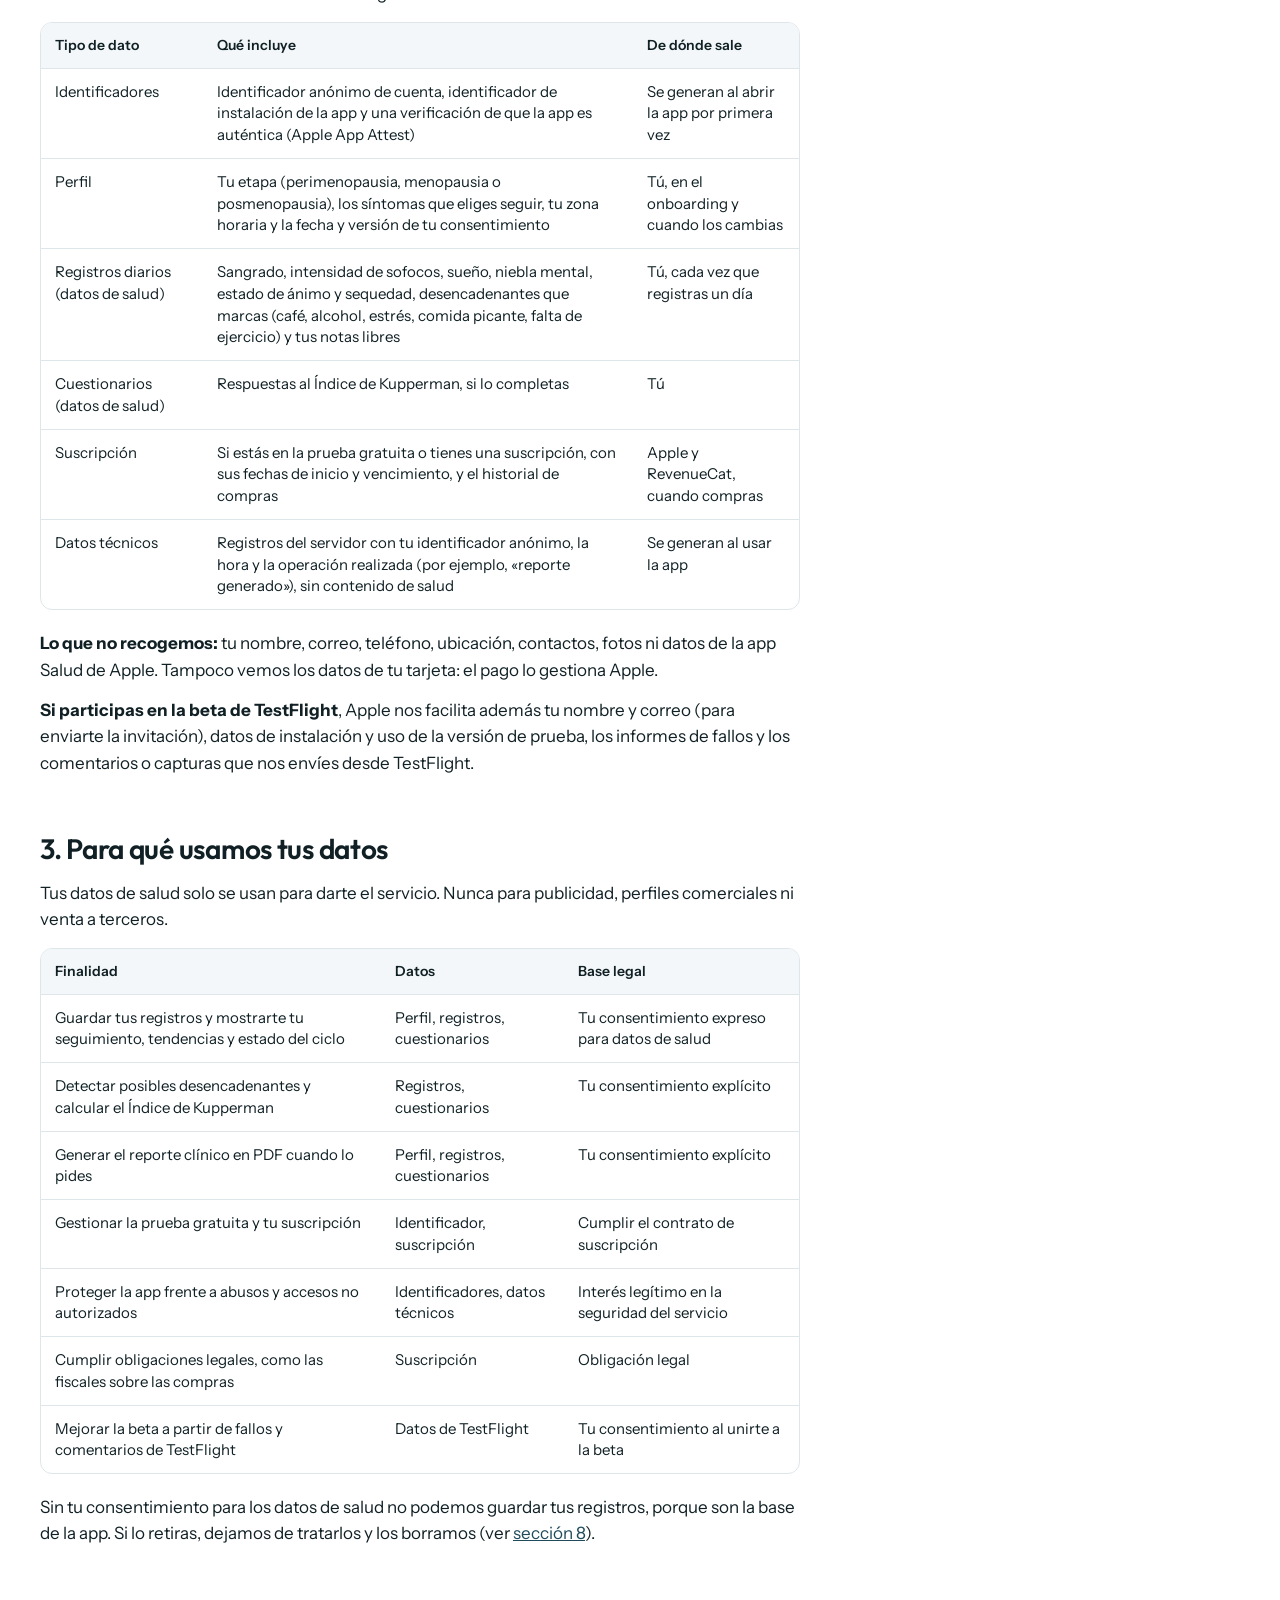
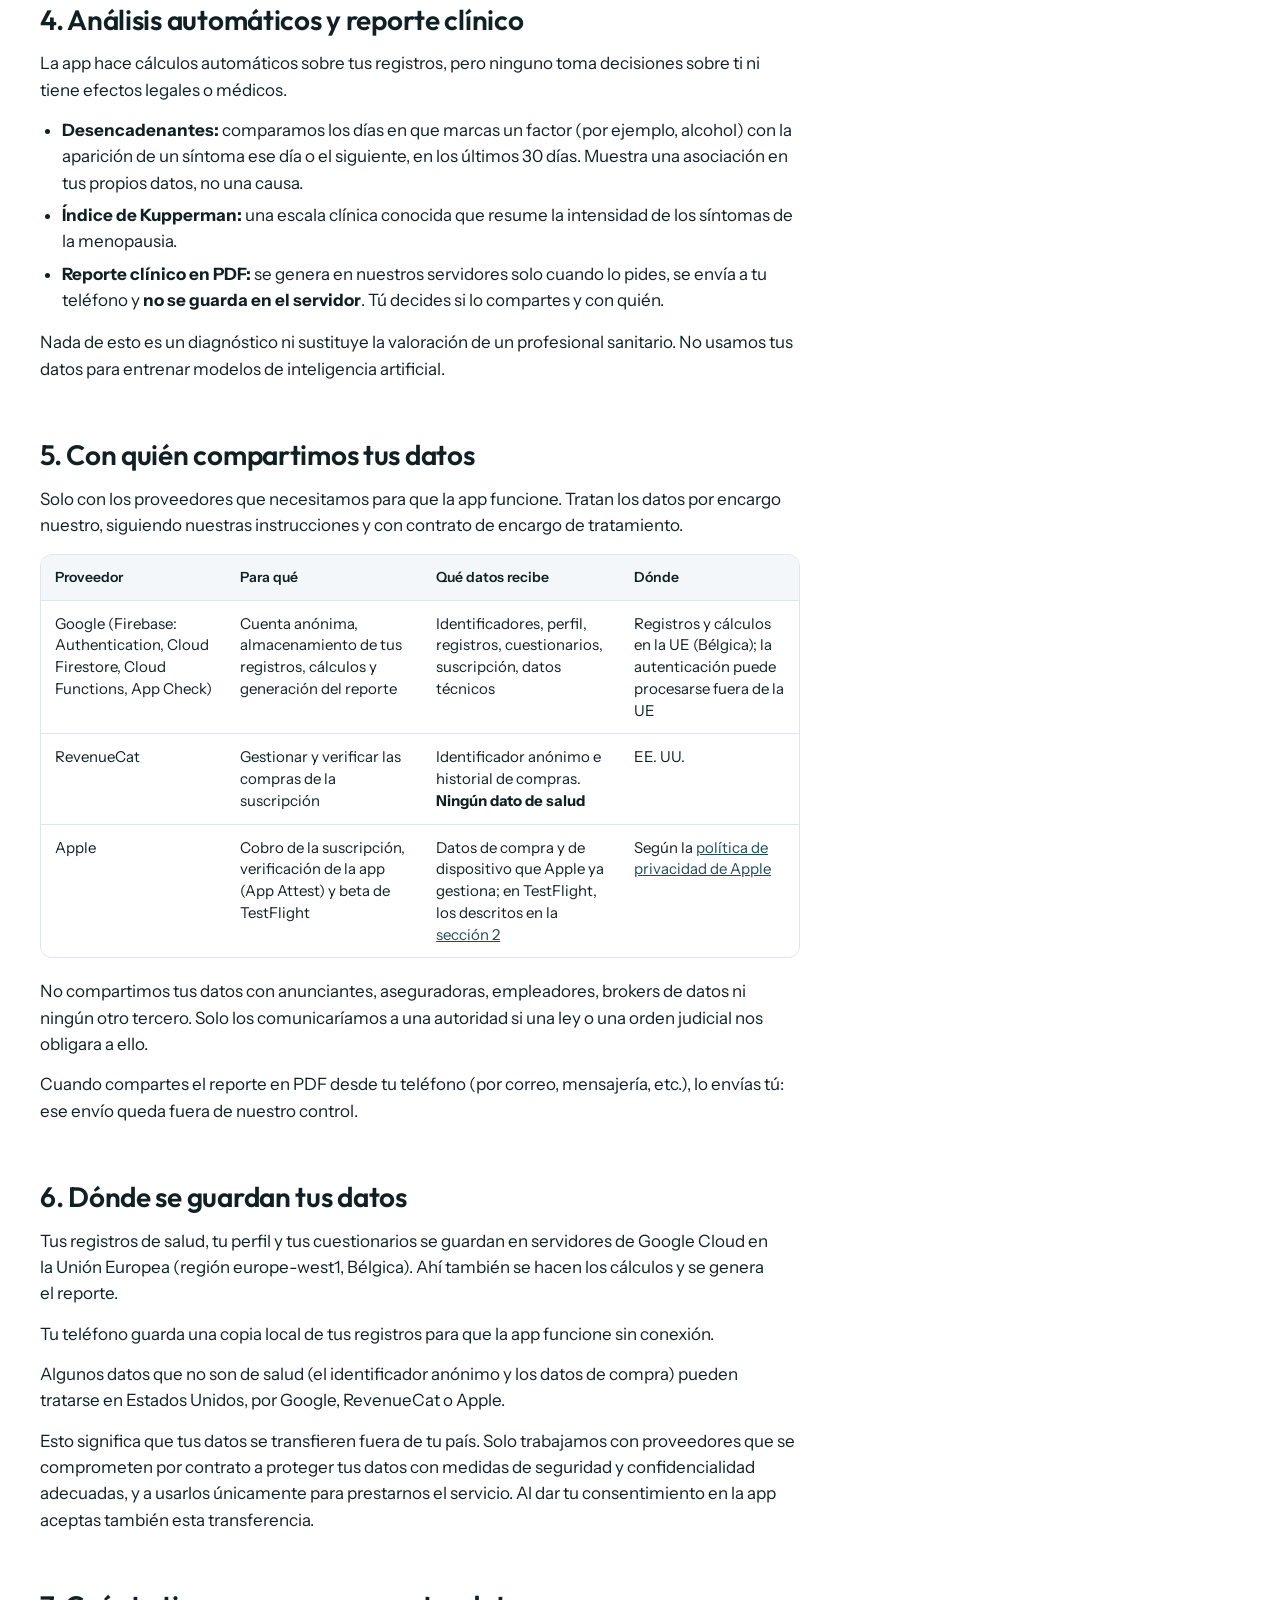
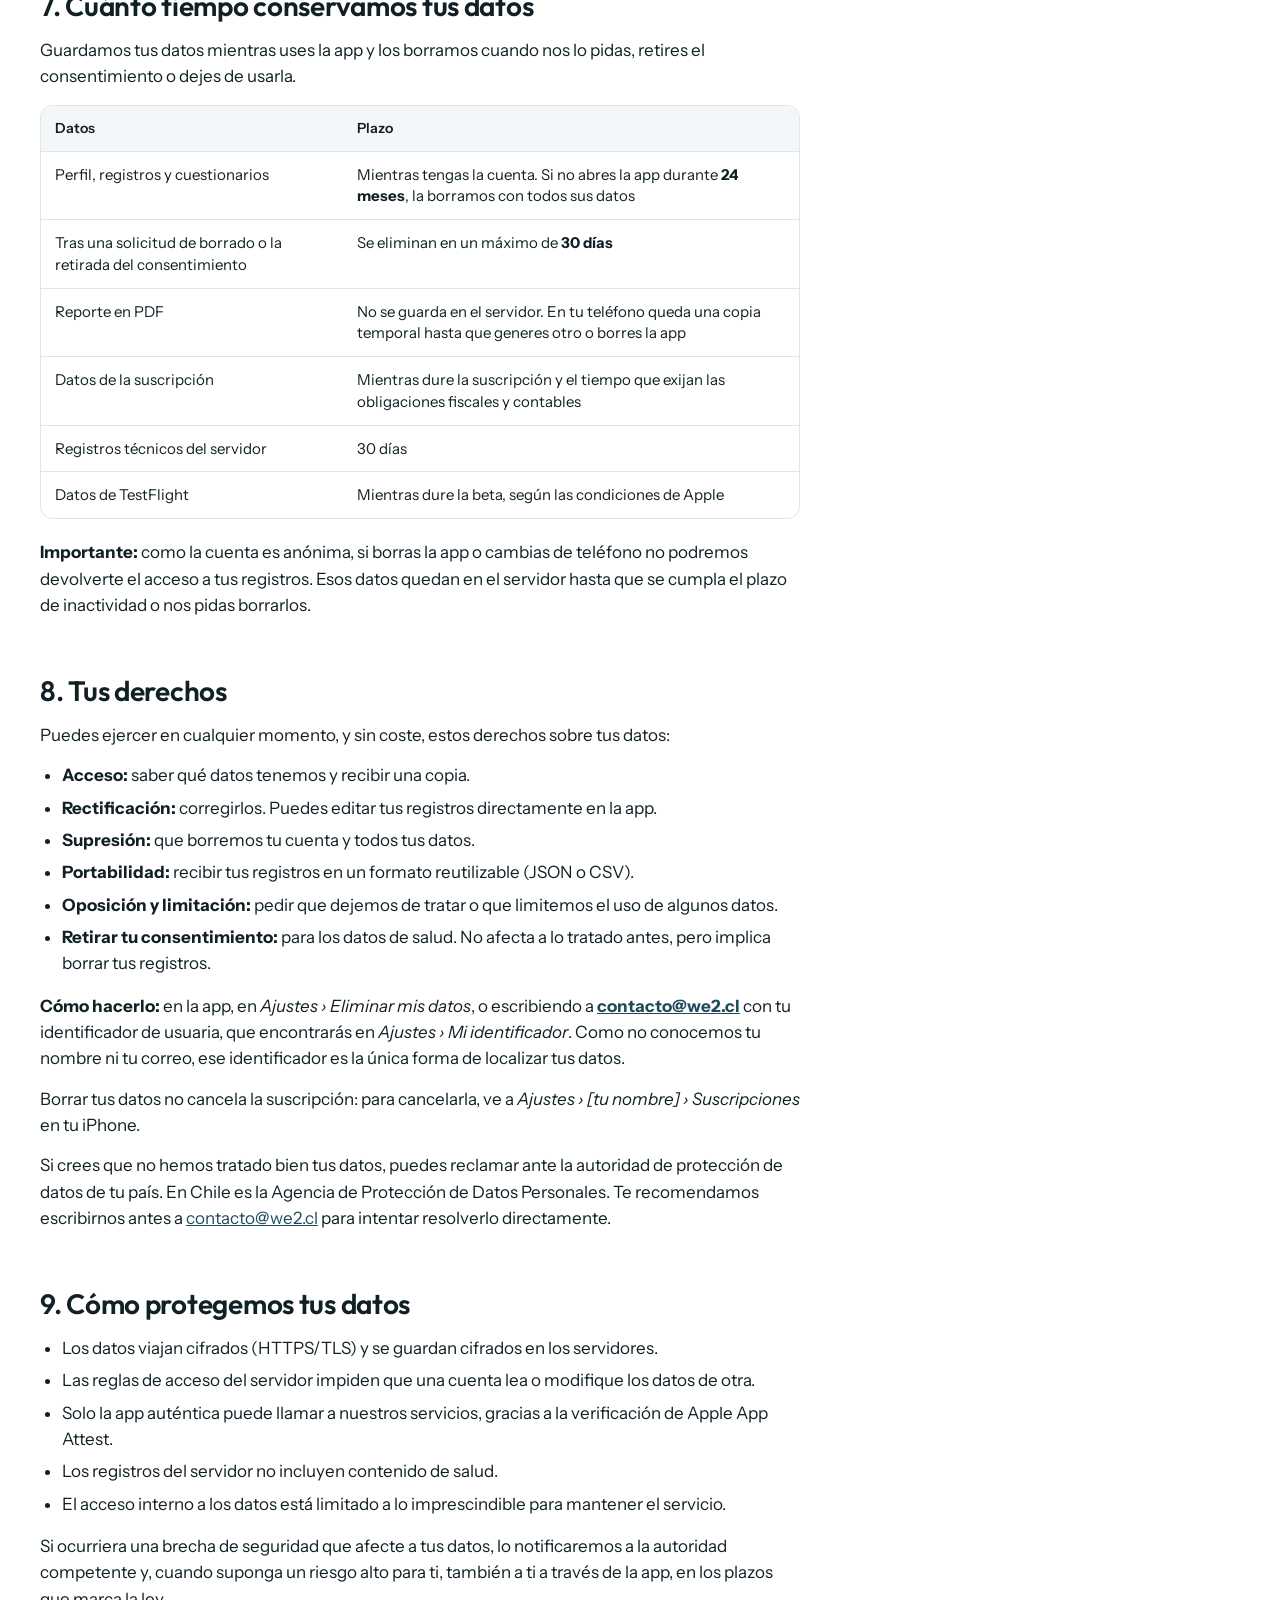
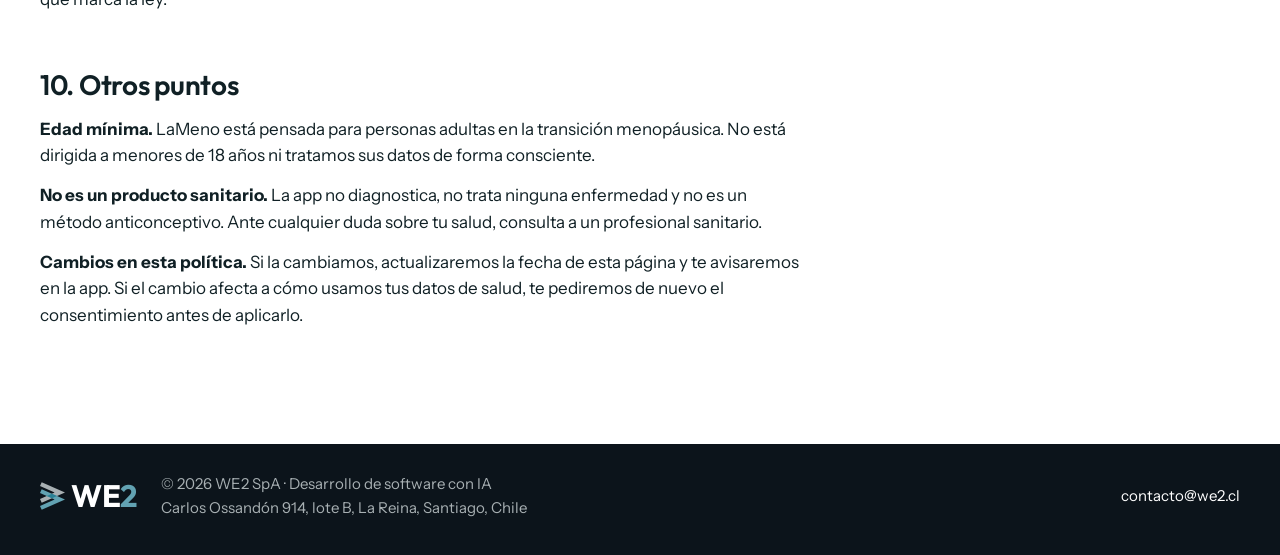
==== commit c9ea0772: "Política de LaMeno 1.1: disponible en 16 países de Latinoamérica Co-Authored-By: Claude Opus 5.5 <no" ====
--- a/lameno/privacidad/index.html
+++ b/lameno/privacidad/index.html
@@ -48,7 +48,7 @@
     <article class="legal__inner">
       <p class="eyebrow">LaMeno · App de WE2</p>
       <h1>Política de privacidad de LaMeno</h1>
-      <p class="legal__meta">Versión 1.0 · En vigor desde el 21 de octubre de 2026</p>
+      <p class="legal__meta">Versión 1.1 · En vigor desde el 8 de noviembre de 2026</p>
 
       <p>LaMeno es una app para registrar y entender los síntomas de la perimenopausia y la menopausia. Para eso guarda datos de salud, que la ley protege de forma especial, y solo con tu consentimiento explícito.</p>
 
@@ -66,7 +66,7 @@
       <nav class="legal__toc" aria-label="Contenido">
         <p class="eyebrow">Contenido</p>
         <ol>
-          <li><a href="#responsable">1. Quién es responsable de tus datos</a></li>
+          <li><a href="#responsable">1. Quién es responsable de tus datos y dónde ofrecemos LaMeno</a></li>
           <li><a href="#datos">2. Qué datos tratamos</a></li>
           <li><a href="#finalidades">3. Para qué usamos tus datos</a></li>
           <li><a href="#analisis">4. Análisis automáticos y reporte clínico</a></li>
@@ -79,9 +79,10 @@
         </ol>
       </nav>
 
-      <h2 id="responsable">1. Quién es responsable de tus datos</h2>
+      <h2 id="responsable">1. Quién es responsable de tus datos y dónde ofrecemos LaMeno</h2>
       <p>El responsable del tratamiento es <strong>WE2 SpA</strong> (nombre comercial We2), RUT 78.487.782-5, con domicilio en Carlos Ossandón 914, lote B, La Reina, Santiago, Región Metropolitana, Chile. Sitio web: <a href="https://we2.cl">we2.cl</a>.</p>
       <p>Para cualquier consulta sobre privacidad, escríbenos a <a href="mailto:contacto@we2.cl"><strong>contacto@we2.cl</strong></a>. Respondemos en un plazo máximo de un mes.</p>
+      <p>LaMeno se ofrece en Argentina, Bolivia, Chile, Colombia, Costa Rica, Ecuador, El Salvador, Guatemala, México, Nicaragua, Panamá, Paraguay, Perú, República Dominicana, Uruguay y Venezuela. Tratamos tus datos conforme a la ley chilena de protección de datos personales (Ley 19.628 y sus modificaciones) y respetamos además los derechos que te reconozca la ley de protección de datos del país donde vives. Si esa ley te da una protección mayor que la descrita aquí, se aplica la de tu país.</p>
 
       <h2 id="datos">2. Qué datos tratamos</h2>
       <p>No necesitas registrarte con correo ni contraseña: la app crea una cuenta anónima con un identificador aleatorio. Todos tus datos van ligados a ese identificador.</p>
@@ -111,12 +112,12 @@
             <tr><th scope="col">Finalidad</th><th scope="col">Datos</th><th scope="col">Base legal</th></tr>
           </thead>
           <tbody>
-            <tr><td>Guardar tus registros y mostrarte tu seguimiento, tendencias y estado del ciclo</td><td>Perfil, registros, cuestionarios</td><td>Tu consentimiento explícito para datos de salud (art. 9.2.a RGPD)</td></tr>
+            <tr><td>Guardar tus registros y mostrarte tu seguimiento, tendencias y estado del ciclo</td><td>Perfil, registros, cuestionarios</td><td>Tu consentimiento expreso para datos de salud</td></tr>
             <tr><td>Detectar posibles desencadenantes y calcular el Índice de Kupperman</td><td>Registros, cuestionarios</td><td>Tu consentimiento explícito</td></tr>
             <tr><td>Generar el reporte clínico en PDF cuando lo pides</td><td>Perfil, registros, cuestionarios</td><td>Tu consentimiento explícito</td></tr>
-            <tr><td>Gestionar la prueba gratuita y tu suscripción</td><td>Identificador, suscripción</td><td>Ejecución del contrato de suscripción (art. 6.1.b RGPD)</td></tr>
-            <tr><td>Proteger la app frente a abusos y accesos no autorizados</td><td>Identificadores, datos técnicos</td><td>Interés legítimo en la seguridad del servicio (art. 6.1.f RGPD)</td></tr>
-            <tr><td>Cumplir obligaciones legales, como las fiscales sobre las compras</td><td>Suscripción</td><td>Obligación legal (art. 6.1.c RGPD)</td></tr>
+            <tr><td>Gestionar la prueba gratuita y tu suscripción</td><td>Identificador, suscripción</td><td>Cumplir el contrato de suscripción</td></tr>
+            <tr><td>Proteger la app frente a abusos y accesos no autorizados</td><td>Identificadores, datos técnicos</td><td>Interés legítimo en la seguridad del servicio</td></tr>
+            <tr><td>Cumplir obligaciones legales, como las fiscales sobre las compras</td><td>Suscripción</td><td>Obligación legal</td></tr>
             <tr><td>Mejorar la beta a partir de fallos y comentarios de TestFlight</td><td>Datos de TestFlight</td><td>Tu consentimiento al unirte a la beta</td></tr>
           </tbody>
         </table>
@@ -152,7 +153,8 @@
       <h2 id="ubicacion">6. Dónde se guardan tus datos</h2>
       <p>Tus registros de salud, tu perfil y tus cuestionarios se guardan en servidores de Google Cloud en la Unión Europea (región europe-west1, Bélgica). Ahí también se hacen los cálculos y se genera el reporte.</p>
       <p>Tu teléfono guarda una copia local de tus registros para que la app funcione sin conexión.</p>
-      <p>Algunos datos que no son de salud (el identificador anónimo y los datos de compra) pueden tratarse en Estados Unidos, por Google, RevenueCat o Apple. Esas transferencias se amparan en el Marco de Privacidad de Datos UE-EE. UU. cuando el proveedor está adherido, o en las cláusulas contractuales tipo de la Comisión Europea.</p>
+      <p>Algunos datos que no son de salud (el identificador anónimo y los datos de compra) pueden tratarse en Estados Unidos, por Google, RevenueCat o Apple.</p>
+      <p>Esto significa que tus datos se transfieren fuera de tu país. Solo trabajamos con proveedores que se comprometen por contrato a proteger tus datos con medidas de seguridad y confidencialidad adecuadas, y a usarlos únicamente para prestarnos el servicio. Al dar tu consentimiento en la app aceptas también esta transferencia.</p>
 
       <h2 id="conservacion">7. Cuánto tiempo conservamos tus datos</h2>
       <p>Guardamos tus datos mientras uses la app y los borramos cuando nos lo pidas, retires el consentimiento o dejes de usarla.</p>
@@ -185,7 +187,7 @@
       </ul>
       <p><strong>Cómo hacerlo:</strong> en la app, en <em>Ajustes › Eliminar mis datos</em>, o escribiendo a <a href="mailto:contacto@we2.cl"><strong>contacto@we2.cl</strong></a> con tu identificador de usuaria, que encontrarás en <em>Ajustes › Mi identificador</em>. Como no conocemos tu nombre ni tu correo, ese identificador es la única forma de localizar tus datos.</p>
       <p>Borrar tus datos no cancela la suscripción: para cancelarla, ve a <em>Ajustes › [tu nombre] › Suscripciones</em> en tu iPhone.</p>
-      <p>Si crees que no hemos tratado bien tus datos, puedes reclamar ante la autoridad de protección de datos de tu país. En España es la <a href="https://www.aepd.es">Agencia Española de Protección de Datos</a>; en Chile, la Agencia de Protección de Datos Personales.</p>
+      <p>Si crees que no hemos tratado bien tus datos, puedes reclamar ante la autoridad de protección de datos de tu país. En Chile es la Agencia de Protección de Datos Personales. Te recomendamos escribirnos antes a <a href="mailto:contacto@we2.cl">contacto@we2.cl</a> para intentar resolverlo directamente.</p>
 
       <h2 id="seguridad">9. Cómo protegemos tus datos</h2>
       <ul>
